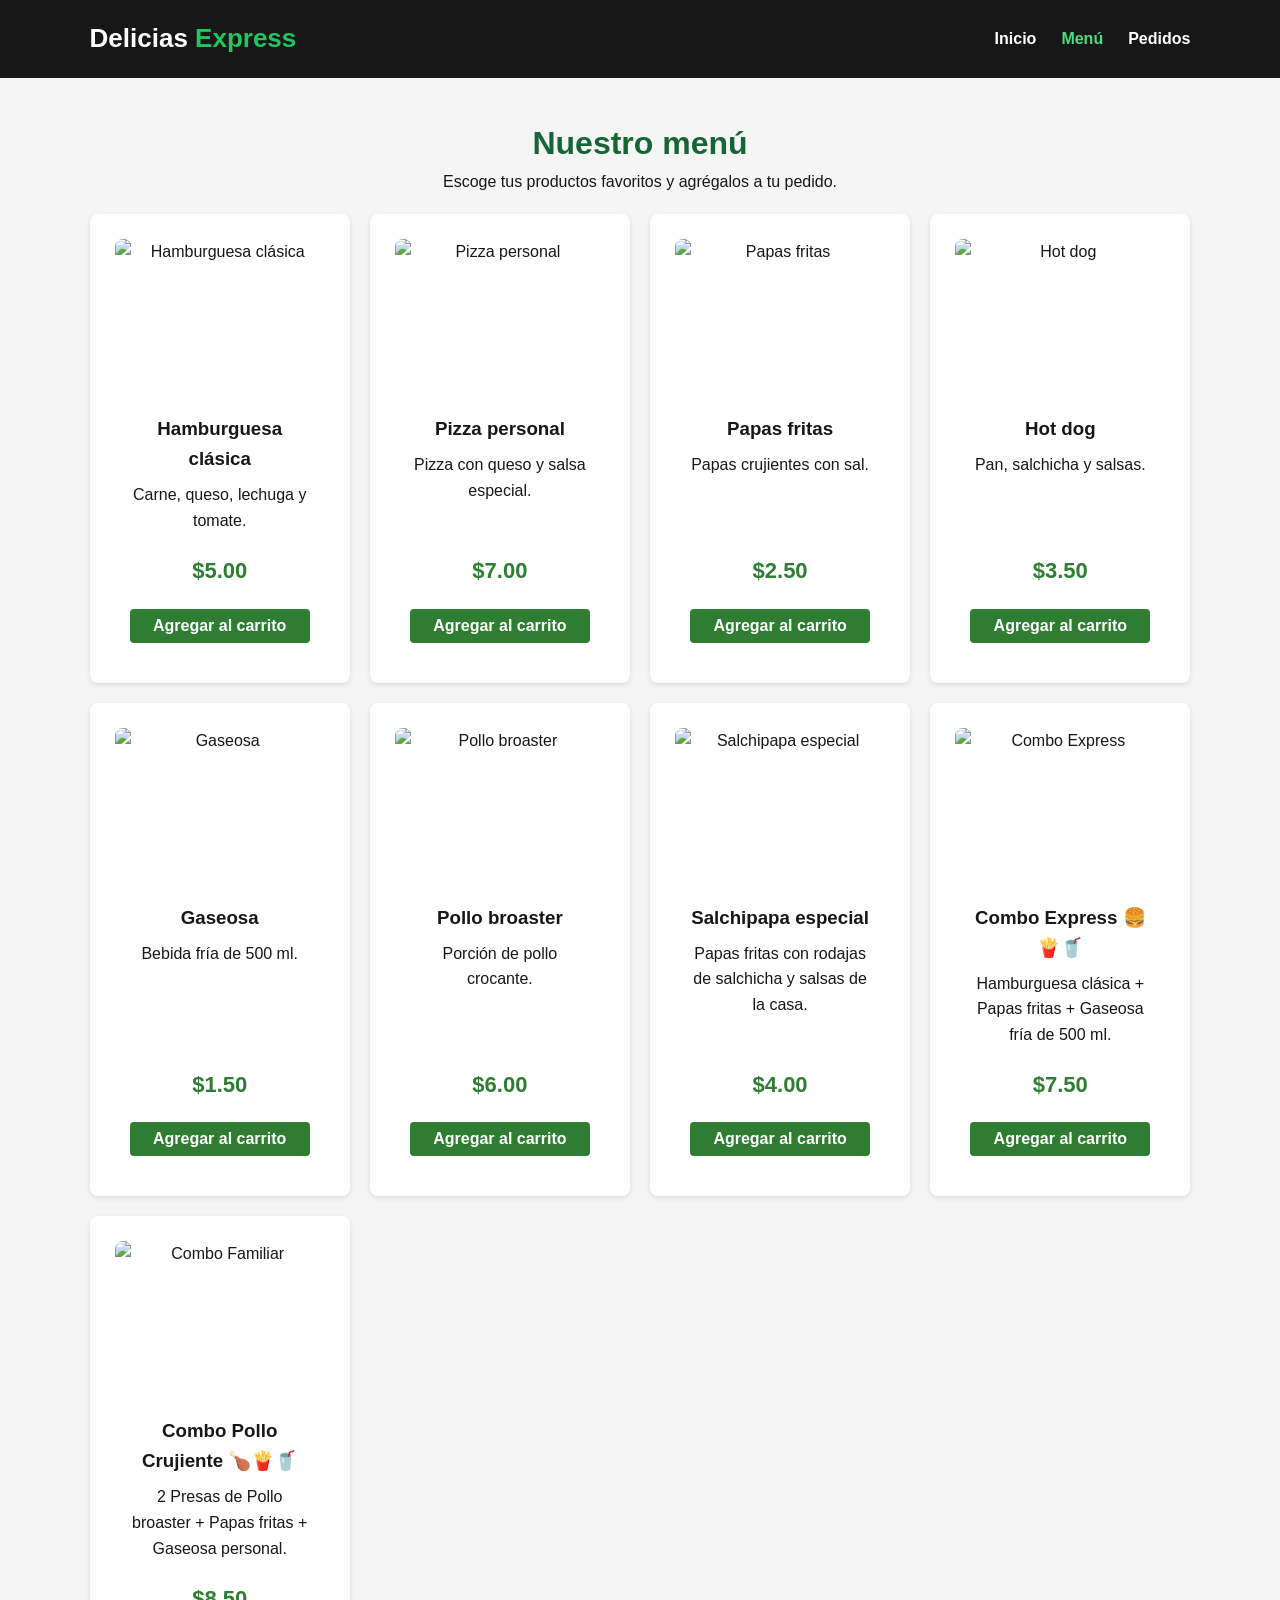
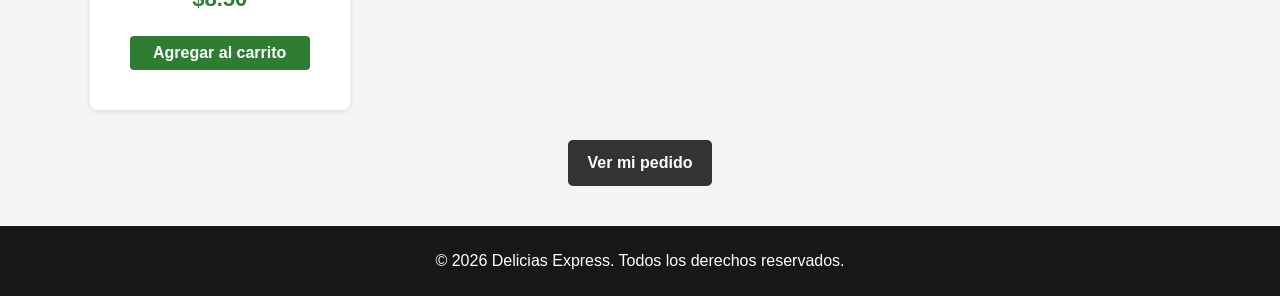
==== menu.html @ 5a60a059 "Add files via upload" ====
<!DOCTYPE html>
<html lang="es">
<head>
    <meta charset="UTF-8">
    <meta name="viewport" content="width=device-width, initial-scale=1.0">
    <meta name="description" content="Consulta el menú de Delicias Express y elige tu comida favorita.">
    <title>Delicias Express | Menú</title>
    <link rel="stylesheet" href="css/estilos.css">
    <style>
        .producto-imagen-foto {
            width: 100%;
            height: 160px;
            object-fit: cover;
            border-top-left-radius: 8px;
            border-top-right-radius: 8px;
        }
        .producto {
            background: #fff;
            border-radius: 8px;
            box-shadow: 0 2px 5px rgba(0,0,0,0.1);
            overflow: hidden;
            display: flex;
            flex-direction: column;
            justify-content: space-between;
        }
        .producto-contenido {
            padding: 15px;
            display: flex;
            flex-direction: column;
            flex-grow: 1;
            justify-content: space-between;
        }
        .productos {
            display: grid;
            grid-template-columns: repeat(auto-fit, minmax(250px, 1fr));
            gap: 20px;
            margin-top: 20px;
        }
    </style>
</head>

<body>

    <header>
        <h1>Delicias <span>Express</span></h1>

        <nav aria-label="Menú principal">
            <ul>
                <li><a href="index.html">Inicio</a></li>
                <li><a href="menu.html" aria-current="page">Menú</a></li>
                <li><a href="pedidos.html">Pedidos</a></li>
            </ul>
        </nav>
    </header>

    <main class="contenedor">
        <section class="titulo-seccion" style="text-align: center; margin: 20px 0;">
            <h2>Nuestro menú</h2>
            <p>Escoge tus productos favoritos y agrégalos a tu pedido.</p>
        </section>

        <section class="productos" aria-label="Productos disponibles">

            <!-- 1. Hamburguesa -->
            <article class="producto">
                <img src="https://images.unsplash.com/photo-1568901346375-23c9450c58cd?auto=format&fit=crop&w=500&q=80" alt="Hamburguesa clásica" class="producto-imagen-foto">
                <div class="producto-contenido">
                    <div>
                        <h3>Hamburguesa clásica</h3>
                        <p>Carne, queso, lechuga y tomate.</p>
                    </div>
                    <div>
                        <p class="precio" style="font-weight: bold; color: #2e7d32; margin: 10px 0;">$5.00</p>
                        <button class="boton agregar" data-nombre="Hamburguesa clásica" data-precio="5" style="width: 100%; padding: 8px; background: #2e7d32; color: white; border: none; border-radius: 4px; cursor: pointer;">
                            Agregar al carrito
                        </button>
                    </div>
                </div>
            </article>

            <!-- 2. Pizza -->
            <article class="producto">
                <img src="https://images.unsplash.com/photo-1513104890138-7c749659a591?auto=format&fit=crop&w=500&q=80" alt="Pizza personal" class="producto-imagen-foto">
                <div class="producto-contenido">
                    <div>
                        <h3>Pizza personal</h3>
                        <p>Pizza con queso y salsa especial.</p>
                    </div>
                    <div>
                        <p class="precio" style="font-weight: bold; color: #2e7d32; margin: 10px 0;">$7.00</p>
                        <button class="boton agregar" data-nombre="Pizza personal" data-precio="7" style="width: 100%; padding: 8px; background: #2e7d32; color: white; border: none; border-radius: 4px; cursor: pointer;">
                            Agregar al carrito
                        </button>
                    </div>
                </div>
            </article>

            <!-- 3. Papas fritas -->
            <article class="producto">
                <img src="https://images.unsplash.com/photo-1573080496219-bb080dd4f877?auto=format&fit=crop&w=500&q=80" alt="Papas fritas" class="producto-imagen-foto">
                <div class="producto-contenido">
                    <div>
                        <h3>Papas fritas</h3>
                        <p>Papas crujientes con sal.</p>
                    </div>
                    <div>
                        <p class="precio" style="font-weight: bold; color: #2e7d32; margin: 10px 0;">$2.50</p>
                        <button class="boton agregar" data-nombre="Papas fritas" data-precio="2.50" style="width: 100%; padding: 8px; background: #2e7d32; color: white; border: none; border-radius: 4px; cursor: pointer;">
                            Agregar al carrito
                        </button>
                    </div>
                </div>
            </article>

            <!-- 4. Hot dog -->
            <article class="producto">
                <img src="https://images.unsplash.com/photo-1619740455993-9e612b1af08a?auto=format&fit=crop&w=500&q=80" alt="Hot dog" class="producto-imagen-foto">
                <div class="producto-contenido">
                    <div>
                        <h3>Hot dog</h3>
                        <p>Pan, salchicha y salsas.</p>
                    </div>
                    <div>
                        <p class="precio" style="font-weight: bold; color: #2e7d32; margin: 10px 0;">$3.50</p>
                        <button class="boton agregar" data-nombre="Hot dog" data-precio="3.50" style="width: 100%; padding: 8px; background: #2e7d32; color: white; border: none; border-radius: 4px; cursor: pointer;">
                            Agregar al carrito
                        </button>
                    </div>
                </div>
            </article>

            <!-- 5. Gaseosa -->
            <article class="producto">
                <img src="https://images.unsplash.com/photo-1622483767028-3f66f32aef97?auto=format&fit=crop&w=500&q=80" alt="Gaseosa" class="producto-imagen-foto">
                <div class="producto-contenido">
                    <div>
                        <h3>Gaseosa</h3>
                        <p>Bebida fría de 500 ml.</p>
                    </div>
                    <div>
                        <p class="precio" style="font-weight: bold; color: #2e7d32; margin: 10px 0;">$1.50</p>
                        <button class="boton agregar" data-nombre="Gaseosa" data-precio="1.50" style="width: 100%; padding: 8px; background: #2e7d32; color: white; border: none; border-radius: 4px; cursor: pointer;">
                            Agregar al carrito
                        </button>
                    </div>
                </div>
            </article>

            <!-- 6. Pollo broaster -->
            <article class="producto">
                <img src="https://images.unsplash.com/photo-1626082927389-6cd097cdc6ec?auto=format&fit=crop&w=500&q=80" alt="Pollo broaster" class="producto-imagen-foto">
                <div class="producto-contenido">
                    <div>
                        <h3>Pollo broaster</h3>
                        <p>Porción de pollo crocante.</p>
                    </div>
                    <div>
                        <p class="precio" style="font-weight: bold; color: #2e7d32; margin: 10px 0;">$6.00</p>
                        <button class="boton agregar" data-nombre="Pollo broaster" data-precio="6" style="width: 100%; padding: 8px; background: #2e7d32; color: white; border: none; border-radius: 4px; cursor: pointer;">
                            Agregar al carrito
                        </button>
                    </div>
                </div>
            </article>

            <!-- 7. NUEVO: Salchipapa especial -->
            <article class="producto">
                <img src="https://images.unsplash.com/photo-1541592106381-b31e9677c0e5?auto=format&fit=crop&w=500&q=80" alt="Salchipapa especial" class="producto-imagen-foto">
                <div class="producto-contenido">
                    <div>
                        <h3>Salchipapa especial</h3>
                        <p>Papas fritas con rodajas de salchicha y salsas de la casa.</p>
                    </div>
                    <div>
                        <p class="precio" style="font-weight: bold; color: #2e7d32; margin: 10px 0;">$4.00</p>
                        <button class="boton agregar" data-nombre="Salchipapa especial" data-precio="4" style="width: 100%; padding: 8px; background: #2e7d32; color: white; border: none; border-radius: 4px; cursor: pointer;">
                            Agregar al carrito
                        </button>
                    </div>
                </div>
            </article>

            <!-- 8. Combo Express -->
            <article class="producto">
                <img src="https://images.unsplash.com/photo-1594212699903-ec8a3eca50f5?auto=format&fit=crop&w=500&q=80" alt="Combo Express" class="producto-imagen-foto">
                <div class="producto-contenido">
                    <div>
                        <h3>Combo Express 🍔🍟🥤</h3>
                        <p>Hamburguesa clásica + Papas fritas + Gaseosa fría de 500 ml.</p>
                    </div>
                    <div>
                        <p class="precio" style="font-weight: bold; color: #2e7d32; margin: 10px 0;">$7.50</p>
                        <button class="boton agregar" data-nombre="Combo Express (Hamb + Papas + Gaseosa)" data-precio="7.50" style="width: 100%; padding: 8px; background: #2e7d32; color: white; border: none; border-radius: 4px; cursor: pointer;">
                            Agregar al carrito
                        </button>
                    </div>
                </div>
            </article>

            <!-- 9. Combo Pollo Crujiente -->
            <article class="producto">
                <img src="https://images.unsplash.com/photo-1562967914-608f82629710?auto=format&fit=crop&w=500&q=80" alt="Combo Familiar" class="producto-imagen-foto">
                <div class="producto-contenido">
                    <div>
                        <h3>Combo Pollo Crujiente 🍗🍟🥤</h3>
                        <p>2 Presas de Pollo broaster + Papas fritas + Gaseosa personal.</p>
                    </div>
                    <div>
                        <p class="precio" style="font-weight: bold; color: #2e7d32; margin: 10px 0;">$8.50</p>
                        <button class="boton agregar" data-nombre="Combo Pollo Crujiente (Pollo + Papas + Gaseosa)" data-precio="8.50" style="width: 100%; padding: 8px; background: #2e7d32; color: white; border: none; border-radius: 4px; cursor: pointer;">
                            Agregar al carrito
                        </button>
                    </div>
                </div>
            </article>

        </section>

        <!-- Mensaje de confirmación -->
        <p id="mensajeCarrito" class="mensaje" role="status" aria-live="polite" style="margin-top: 25px; font-weight: bold; color: green; text-align: center;"></p>

        <div class="centrado" style="margin: 30px 0; text-align: center;">
            <a href="pedidos.html" class="boton" style="padding: 10px 20px; background: #333; color: #fff; text-decoration: none; border-radius: 5px; font-weight: bold;">Ver mi pedido</a>
        </div>
    </main>

    <footer>
        <p>&copy; 2026 Delicias Express. Todos los derechos reservados.</p>
    </footer>

    <!-- Script para guardar en localStorage -->
    <script>
        document.addEventListener("DOMContentLoaded", () => {
            const botonesAgregar = document.querySelectorAll(".boton.agregar");
            const mensajeCarrito = document.getElementById("mensajeCarrito");

            botonesAgregar.forEach(boton => {
                boton.addEventListener("click", (e) => {
                    const nombre = e.target.getAttribute("data-nombre");
                    const precio = parseFloat(e.target.getAttribute("data-precio"));

                    let carrito = JSON.parse(localStorage.getItem("carrito")) || [];
                    carrito.push({ nombre, precio });
                    localStorage.setItem("carrito", JSON.stringify(carrito));

                    if (mensajeCarrito) {
                        mensajeCarrito.textContent = `¡"${nombre}" fue agregado al carrito!`;
                        setTimeout(() => {
                            mensajeCarrito.textContent = "";
                        }, 2500);
                    }
                });
            });
        });
    </script>
</body>
</html>
---- css/estilos.css ----
/* ESTILOS GENERALES */

* {
    margin: 0;
    padding: 0;
    box-sizing: border-box;
}

body {
    font-family: Arial, Helvetica, sans-serif;
    background-color: #f5f5f5;
    color: #171717;
    line-height: 1.6;
}

header {
    background-color: #171717;
    color: white;
    padding: 18px 7%;
    display: flex;
    justify-content: space-between;
    align-items: center;
    flex-wrap: wrap;
    gap: 15px;
}

header h1 {
    font-size: 26px;
}

header h1 span {
    color: #22c55e;
}

nav ul {
    list-style: none;
    display: flex;
    gap: 25px;
}

nav a {
    color: white;
    text-decoration: none;
    font-weight: bold;
}

nav a:hover,
nav a:focus,
nav a[aria-current="page"] {
    color: #4ade80;
}

a:focus-visible,
button:focus-visible,
input:focus-visible,
textarea:focus-visible,
select:focus-visible {
    outline: 3px solid #16a34a;
    outline-offset: 3px;
}

/* PÁGINA DE INICIO */

.presentacion {
    background-color: #166534;
    color: white;
    padding: 75px 8%;
    display: flex;
    justify-content: space-between;
    align-items: center;
    gap: 35px;
    min-height: 390px;
}

.contenido {
    max-width: 600px;
}

.etiqueta {
    color: #bbf7d0;
    font-weight: bold;
    margin-bottom: 10px;
}

.contenido h2 {
    font-size: 40px;
    margin-bottom: 15px;
}

.contenido p {
    margin-bottom: 25px;
}

.imagen-comida {
    font-size: 145px;
    text-align: center;
}

.boton {
    display: inline-block;
    background-color: #16a34a;
    color: white;
    padding: 12px 22px;
    border: none;
    border-radius: 7px;
    text-decoration: none;
    font-size: 16px;
    font-weight: bold;
    cursor: pointer;
    transition: background-color 0.3s;
}

.boton:hover {
    background-color: #15803d;
}

.destacados {
    padding: 55px 7%;
    text-align: center;
}

.destacados h2 {
    margin-bottom: 30px;
}

.tarjetas {
    display: grid;
    grid-template-columns: repeat(3, 1fr);
    gap: 22px;
}

.tarjeta,
.producto {
    background-color: white;
    padding: 25px;
    border-radius: 12px;
    box-shadow: 0 3px 12px rgba(0, 0, 0, 0.08);
}

.icono {
    font-size: 55px;
    margin-bottom: 12px;
}

/* MENÚ DE PRODUCTOS */

.contenedor {
    width: 86%;
    max-width: 1150px;
    margin: 40px auto;
}

.titulo-seccion {
    text-align: center;
    margin-bottom: 35px;
}

.titulo-seccion h2 {
    font-size: 32px;
    color: #166534;
}

.productos {
    display: grid;
    grid-template-columns: repeat(3, 1fr);
    gap: 25px;
}

.producto {
    text-align: center;
}

.producto-imagen {
    font-size: 75px;
    margin-bottom: 10px;
}

.producto h3 {
    margin-bottom: 8px;
}

.producto p {
    margin-bottom: 10px;
}

.precio {
    color: #15803d;
    font-size: 22px;
    font-weight: bold;
}

.producto .boton {
    width: 100%;
    margin-top: 10px;
}

.centrado {
    text-align: center;
    margin: 30px 0;
}

.mensaje {
    text-align: center;
    color: #166534;
    font-weight: bold;
    margin: 18px 0;
}

/* CARRITO DE COMPRAS */

.carrito,
.formulario-seccion {
    background-color: white;
    padding: 28px;
    border-radius: 12px;
    margin-bottom: 30px;
    box-shadow: 0 3px 12px rgba(0, 0, 0, 0.07);
}

.carrito h3,
.formulario-seccion h2 {
    color: #166534;
    margin-bottom: 20px;
}

.item-carrito {
    display: flex;
    justify-content: space-between;
    align-items: center;
    gap: 15px;
    padding: 12px 0;
    border-bottom: 1px solid #dddddd;
}

.total {
    text-align: right;
    font-size: 23px;
    font-weight: bold;
    margin: 20px 0;
}

.boton-secundario {
    background-color: #171717;
}

.boton-secundario:hover {
    background-color: #444444;
}

.boton-eliminar {
    background-color: #dc2626;
    color: white;
    border: none;
    border-radius: 5px;
    padding: 7px 12px;
    cursor: pointer;
}

.boton-eliminar:hover {
    background-color: #991b1b;
}

/* FORMULARIO */

.campo {
    margin-bottom: 20px;
}

.campo label {
    display: block;
    font-weight: bold;
    margin-bottom: 7px;
}

.campo input,
.campo textarea,
.campo select {
    width: 100%;
    padding: 12px;
    border: 1px solid #aaaaaa;
    border-radius: 6px;
    font-size: 16px;
    font-family: inherit;
}

.campo textarea {
    min-height: 100px;
    resize: vertical;
}

/* PIE DE PÁGINA */

footer {
    background-color: #171717;
    color: white;
    text-align: center;
    padding: 22px;
    margin-top: 40px;
}

/* ADAPTACIÓN PARA CELULARES */

@media (max-width: 768px) {

    header {
        flex-direction: column;
        text-align: center;
    }

    nav ul {
        justify-content: center;
        flex-wrap: wrap;
        gap: 18px;
    }

    .presentacion {
        flex-direction: column;
        text-align: center;
        padding: 45px 6%;
    }

    .contenido h2 {
        font-size: 30px;
    }

    .imagen-comida {
        font-size: 100px;
    }

    .tarjetas,
    .productos {
        grid-template-columns: 1fr;
    }

    .contenedor {
        width: 92%;
    }

    .item-carrito {
        flex-wrap: wrap;
    }
}
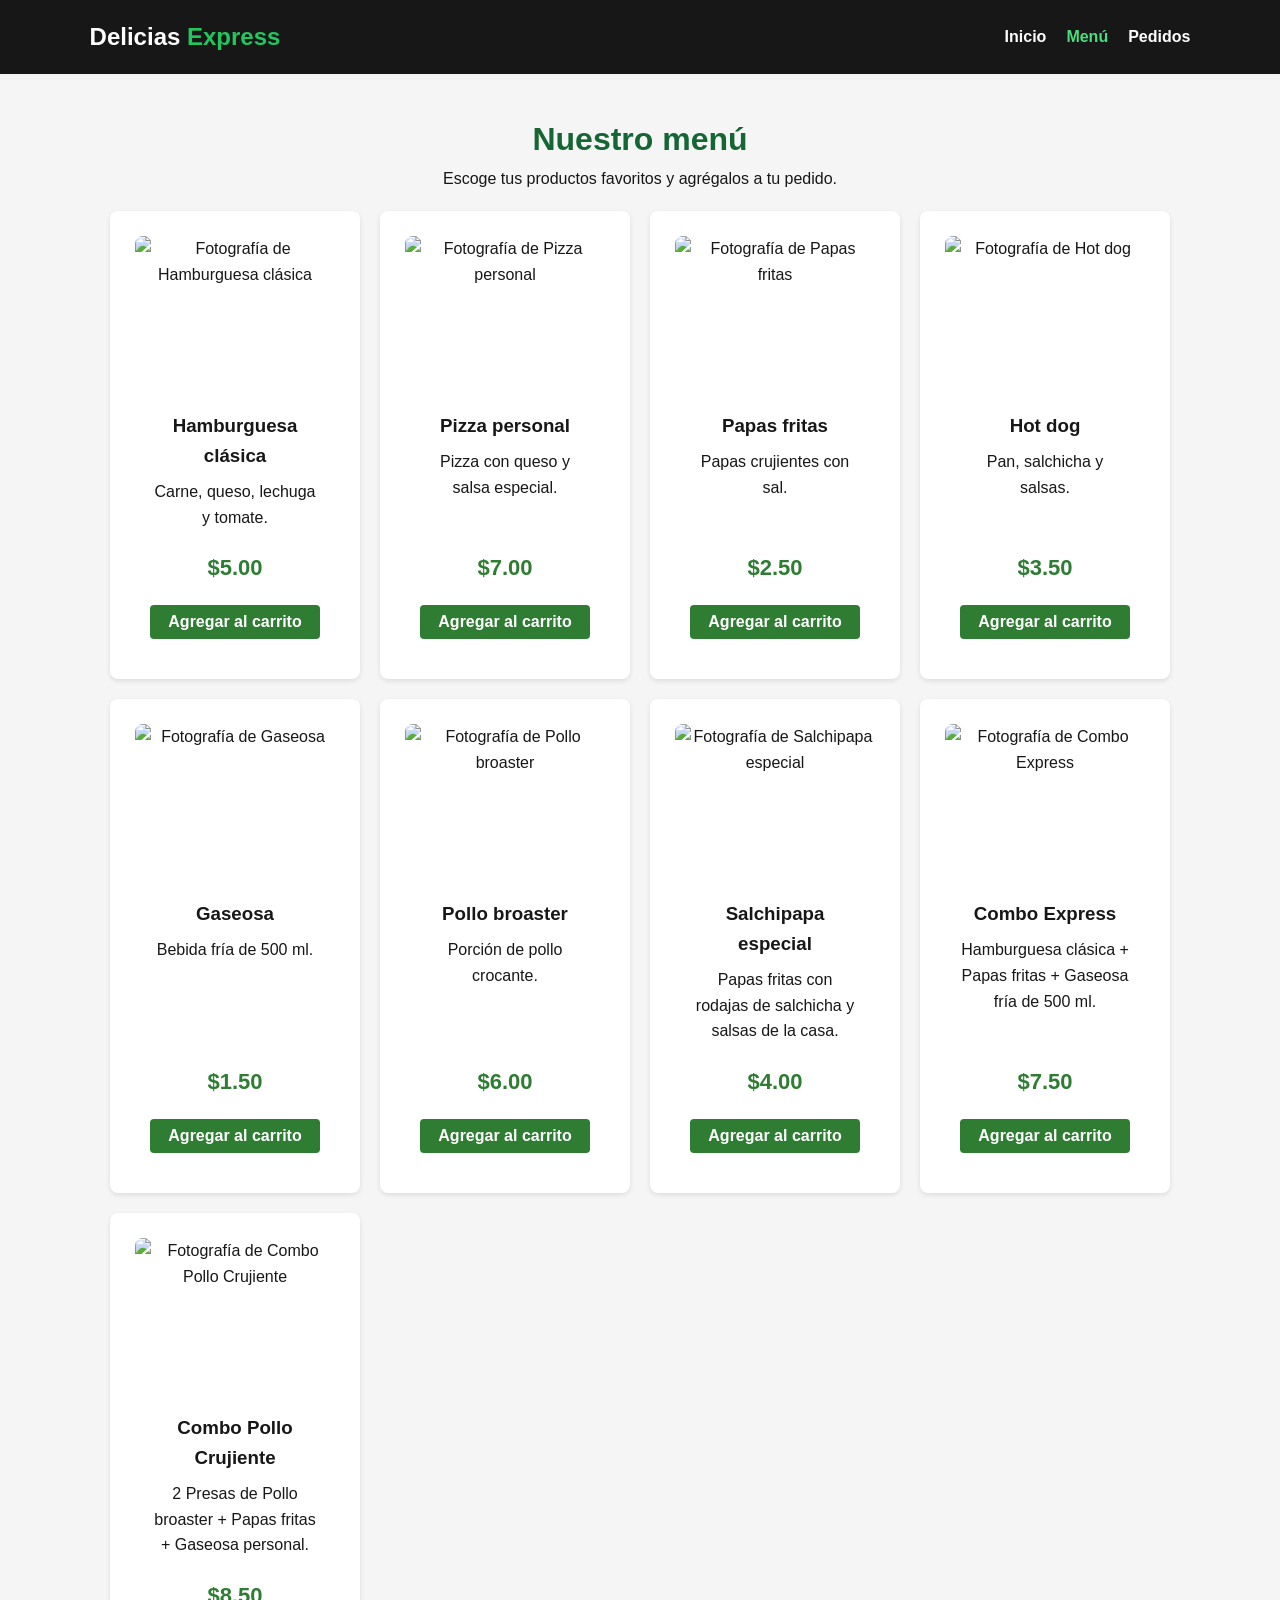
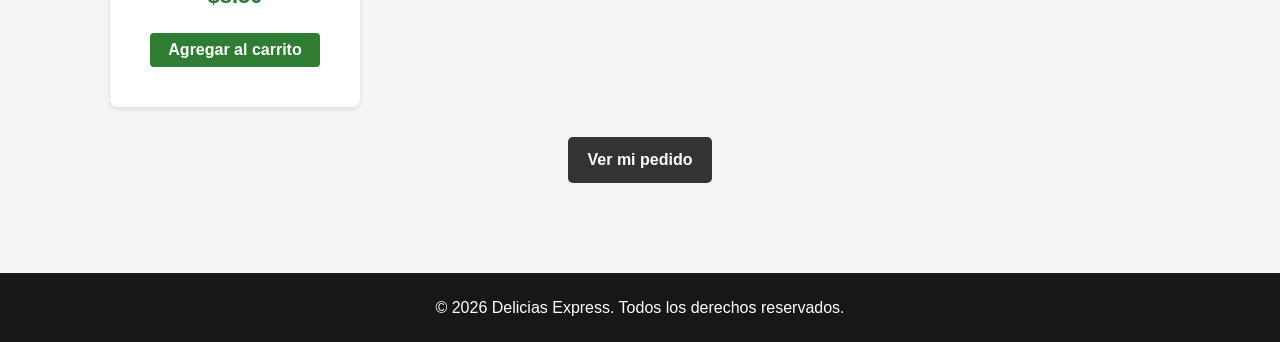
==== commit 25c133ff: "Update menu.html" ====
--- a/menu.html
+++ b/menu.html
@@ -42,10 +42,10 @@
 <body>
 
     <header>
-        <h1>Delicias <span>Express</span></h1>
+        <h1 style="font-size: 1.5rem; margin: 0;">Delicias <span>Express</span></h1>
 
         <nav aria-label="Menú principal">
-            <ul>
+            <ul style="list-style: none; display: flex; gap: 20px; margin: 0; padding: 0;">
                 <li><a href="index.html">Inicio</a></li>
                 <li><a href="menu.html" aria-current="page">Menú</a></li>
                 <li><a href="pedidos.html">Pedidos</a></li>
@@ -53,7 +53,7 @@
         </nav>
     </header>
 
-    <main class="contenedor">
+    <main class="contenedor" style="max-width: 1100px; margin: 0 auto; padding: 20px;">
         <section class="titulo-seccion" style="text-align: center; margin: 20px 0;">
             <h2>Nuestro menú</h2>
             <p>Escoge tus productos favoritos y agrégalos a tu pedido.</p>
@@ -63,7 +63,7 @@
 
             <!-- 1. Hamburguesa -->
             <article class="producto">
-                <img src="https://images.unsplash.com/photo-1568901346375-23c9450c58cd?auto=format&fit=crop&w=500&q=80" alt="Hamburguesa clásica" class="producto-imagen-foto">
+                <img src="https://images.unsplash.com/photo-1568901346375-23c9450c58cd?auto=format&fit=crop&w=500&q=80" alt="Fotografía de Hamburguesa clásica" class="producto-imagen-foto">
                 <div class="producto-contenido">
                     <div>
                         <h3>Hamburguesa clásica</h3>
@@ -80,7 +80,7 @@
 
             <!-- 2. Pizza -->
             <article class="producto">
-                <img src="https://images.unsplash.com/photo-1513104890138-7c749659a591?auto=format&fit=crop&w=500&q=80" alt="Pizza personal" class="producto-imagen-foto">
+                <img src="https://images.unsplash.com/photo-1513104890138-7c749659a591?auto=format&fit=crop&w=500&q=80" alt="Fotografía de Pizza personal" class="producto-imagen-foto">
                 <div class="producto-contenido">
                     <div>
                         <h3>Pizza personal</h3>
@@ -97,7 +97,7 @@
 
             <!-- 3. Papas fritas -->
             <article class="producto">
-                <img src="https://images.unsplash.com/photo-1573080496219-bb080dd4f877?auto=format&fit=crop&w=500&q=80" alt="Papas fritas" class="producto-imagen-foto">
+                <img src="https://images.unsplash.com/photo-1573080496219-bb080dd4f877?auto=format&fit=crop&w=500&q=80" alt="Fotografía de Papas fritas" class="producto-imagen-foto">
                 <div class="producto-contenido">
                     <div>
                         <h3>Papas fritas</h3>
@@ -114,7 +114,7 @@
 
             <!-- 4. Hot dog -->
             <article class="producto">
-                <img src="https://images.unsplash.com/photo-1619740455993-9e612b1af08a?auto=format&fit=crop&w=500&q=80" alt="Hot dog" class="producto-imagen-foto">
+                <img src="https://images.unsplash.com/photo-1619740455993-9e612b1af08a?auto=format&fit=crop&w=500&q=80" alt="Fotografía de Hot dog" class="producto-imagen-foto">
                 <div class="producto-contenido">
                     <div>
                         <h3>Hot dog</h3>
@@ -131,7 +131,7 @@
 
             <!-- 5. Gaseosa -->
             <article class="producto">
-                <img src="https://images.unsplash.com/photo-1622483767028-3f66f32aef97?auto=format&fit=crop&w=500&q=80" alt="Gaseosa" class="producto-imagen-foto">
+                <img src="https://images.unsplash.com/photo-1622483767028-3f66f32aef97?auto=format&fit=crop&w=500&q=80" alt="Fotografía de Gaseosa" class="producto-imagen-foto">
                 <div class="producto-contenido">
                     <div>
                         <h3>Gaseosa</h3>
@@ -148,7 +148,7 @@
 
             <!-- 6. Pollo broaster -->
             <article class="producto">
-                <img src="https://images.unsplash.com/photo-1626082927389-6cd097cdc6ec?auto=format&fit=crop&w=500&q=80" alt="Pollo broaster" class="producto-imagen-foto">
+                <img src="https://images.unsplash.com/photo-1626082927389-6cd097cdc6ec?auto=format&fit=crop&w=500&q=80" alt="Fotografía de Pollo broaster" class="producto-imagen-foto">
                 <div class="producto-contenido">
                     <div>
                         <h3>Pollo broaster</h3>
@@ -163,9 +163,9 @@
                 </div>
             </article>
 
-            <!-- 7. NUEVO: Salchipapa especial -->
-            <article class="producto">
-                <img src="https://images.unsplash.com/photo-1541592106381-b31e9677c0e5?auto=format&fit=crop&w=500&q=80" alt="Salchipapa especial" class="producto-imagen-foto">
+            <!-- 7. Salchipapa especial -->
+            <article class="producto">
+                <img src="https://images.unsplash.com/photo-1541592106381-b31e9677c0e5?auto=format&fit=crop&w=500&q=80" alt="Fotografía de Salchipapa especial" class="producto-imagen-foto">
                 <div class="producto-contenido">
                     <div>
                         <h3>Salchipapa especial</h3>
@@ -182,10 +182,10 @@
 
             <!-- 8. Combo Express -->
             <article class="producto">
-                <img src="https://images.unsplash.com/photo-1594212699903-ec8a3eca50f5?auto=format&fit=crop&w=500&q=80" alt="Combo Express" class="producto-imagen-foto">
-                <div class="producto-contenido">
-                    <div>
-                        <h3>Combo Express 🍔🍟🥤</h3>
+                <img src="https://images.unsplash.com/photo-1594212699903-ec8a3eca50f5?auto=format&fit=crop&w=500&q=80" alt="Fotografía de Combo Express" class="producto-imagen-foto">
+                <div class="producto-contenido">
+                    <div>
+                        <h3>Combo Express</h3>
                         <p>Hamburguesa clásica + Papas fritas + Gaseosa fría de 500 ml.</p>
                     </div>
                     <div>
@@ -199,10 +199,10 @@
 
             <!-- 9. Combo Pollo Crujiente -->
             <article class="producto">
-                <img src="https://images.unsplash.com/photo-1562967914-608f82629710?auto=format&fit=crop&w=500&q=80" alt="Combo Familiar" class="producto-imagen-foto">
-                <div class="producto-contenido">
-                    <div>
-                        <h3>Combo Pollo Crujiente 🍗🍟🥤</h3>
+                <img src="https://images.unsplash.com/photo-1562967914-608f82629710?auto=format&fit=crop&w=500&q=80" alt="Fotografía de Combo Pollo Crujiente" class="producto-imagen-foto">
+                <div class="producto-contenido">
+                    <div>
+                        <h3>Combo Pollo Crujiente</h3>
                         <p>2 Presas de Pollo broaster + Papas fritas + Gaseosa personal.</p>
                     </div>
                     <div>
@@ -254,4 +254,4 @@
         });
     </script>
 </body>
-</html>+</html>
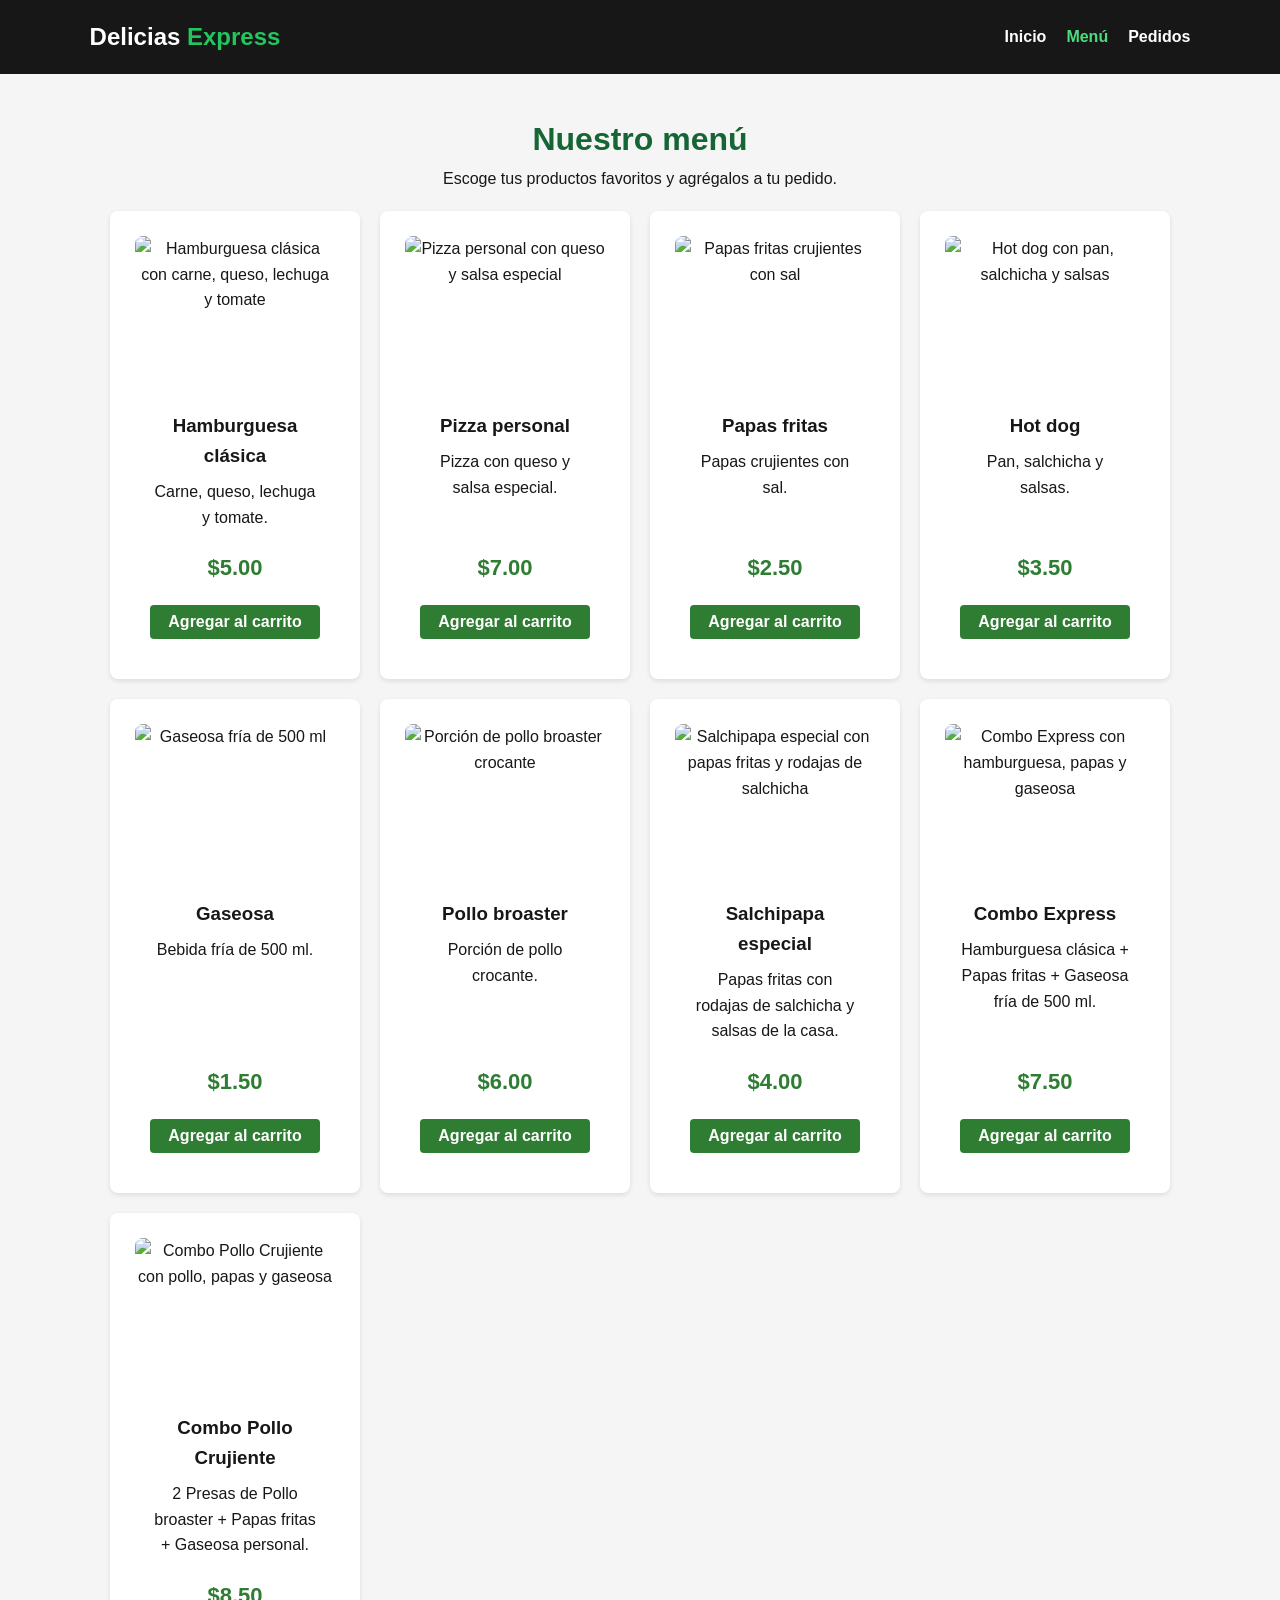
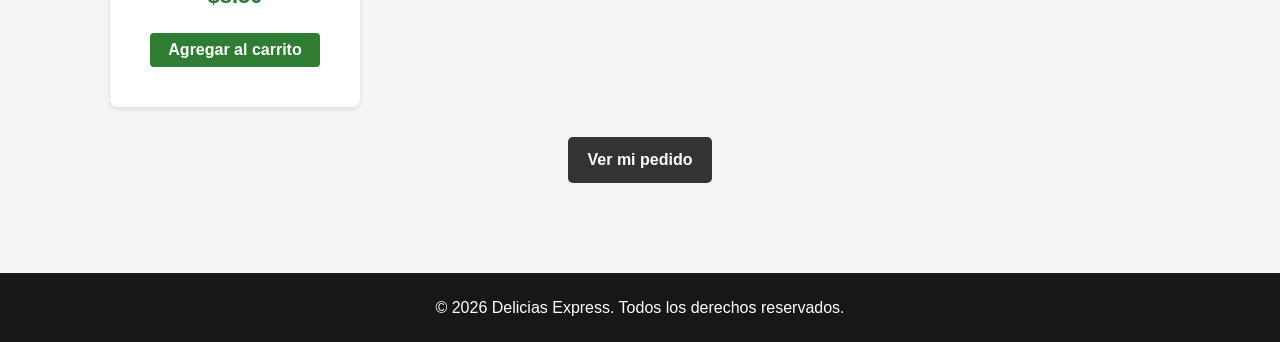
==== commit e4169b99: "Update menu.html" ====
--- a/menu.html
+++ b/menu.html
@@ -63,7 +63,7 @@
 
             <!-- 1. Hamburguesa -->
             <article class="producto">
-                <img src="https://images.unsplash.com/photo-1568901346375-23c9450c58cd?auto=format&fit=crop&w=500&q=80" alt="Fotografía de Hamburguesa clásica" class="producto-imagen-foto">
+                <img src="https://images.unsplash.com/photo-1568901346375-23c9450c58cd?auto=format&fit=crop&w=500&q=80" alt="Hamburguesa clásica con carne, queso, lechuga y tomate" class="producto-imagen-foto">
                 <div class="producto-contenido">
                     <div>
                         <h3>Hamburguesa clásica</h3>
@@ -71,7 +71,7 @@
                     </div>
                     <div>
                         <p class="precio" style="font-weight: bold; color: #2e7d32; margin: 10px 0;">$5.00</p>
-                        <button class="boton agregar" data-nombre="Hamburguesa clásica" data-precio="5" style="width: 100%; padding: 8px; background: #2e7d32; color: white; border: none; border-radius: 4px; cursor: pointer;">
+                        <button type="button" class="boton agregar" data-nombre="Hamburguesa clásica" data-precio="5" style="width: 100%; padding: 8px; background: #2e7d32; color: white; border: none; border-radius: 4px; cursor: pointer;">
                             Agregar al carrito
                         </button>
                     </div>
@@ -80,7 +80,7 @@
 
             <!-- 2. Pizza -->
             <article class="producto">
-                <img src="https://images.unsplash.com/photo-1513104890138-7c749659a591?auto=format&fit=crop&w=500&q=80" alt="Fotografía de Pizza personal" class="producto-imagen-foto">
+                <img src="https://images.unsplash.com/photo-1513104890138-7c749659a591?auto=format&fit=crop&w=500&q=80" alt="Pizza personal con queso y salsa especial" class="producto-imagen-foto">
                 <div class="producto-contenido">
                     <div>
                         <h3>Pizza personal</h3>
@@ -88,7 +88,7 @@
                     </div>
                     <div>
                         <p class="precio" style="font-weight: bold; color: #2e7d32; margin: 10px 0;">$7.00</p>
-                        <button class="boton agregar" data-nombre="Pizza personal" data-precio="7" style="width: 100%; padding: 8px; background: #2e7d32; color: white; border: none; border-radius: 4px; cursor: pointer;">
+                        <button type="button" class="boton agregar" data-nombre="Pizza personal" data-precio="7" style="width: 100%; padding: 8px; background: #2e7d32; color: white; border: none; border-radius: 4px; cursor: pointer;">
                             Agregar al carrito
                         </button>
                     </div>
@@ -97,7 +97,7 @@
 
             <!-- 3. Papas fritas -->
             <article class="producto">
-                <img src="https://images.unsplash.com/photo-1573080496219-bb080dd4f877?auto=format&fit=crop&w=500&q=80" alt="Fotografía de Papas fritas" class="producto-imagen-foto">
+                <img src="https://images.unsplash.com/photo-1573080496219-bb080dd4f877?auto=format&fit=crop&w=500&q=80" alt="Papas fritas crujientes con sal" class="producto-imagen-foto">
                 <div class="producto-contenido">
                     <div>
                         <h3>Papas fritas</h3>
@@ -105,7 +105,7 @@
                     </div>
                     <div>
                         <p class="precio" style="font-weight: bold; color: #2e7d32; margin: 10px 0;">$2.50</p>
-                        <button class="boton agregar" data-nombre="Papas fritas" data-precio="2.50" style="width: 100%; padding: 8px; background: #2e7d32; color: white; border: none; border-radius: 4px; cursor: pointer;">
+                        <button type="button" class="boton agregar" data-nombre="Papas fritas" data-precio="2.50" style="width: 100%; padding: 8px; background: #2e7d32; color: white; border: none; border-radius: 4px; cursor: pointer;">
                             Agregar al carrito
                         </button>
                     </div>
@@ -114,7 +114,7 @@
 
             <!-- 4. Hot dog -->
             <article class="producto">
-                <img src="https://images.unsplash.com/photo-1619740455993-9e612b1af08a?auto=format&fit=crop&w=500&q=80" alt="Fotografía de Hot dog" class="producto-imagen-foto">
+                <img src="https://images.unsplash.com/photo-1619740455993-9e612b1af08a?auto=format&fit=crop&w=500&q=80" alt="Hot dog con pan, salchicha y salsas" class="producto-imagen-foto">
                 <div class="producto-contenido">
                     <div>
                         <h3>Hot dog</h3>
@@ -122,7 +122,7 @@
                     </div>
                     <div>
                         <p class="precio" style="font-weight: bold; color: #2e7d32; margin: 10px 0;">$3.50</p>
-                        <button class="boton agregar" data-nombre="Hot dog" data-precio="3.50" style="width: 100%; padding: 8px; background: #2e7d32; color: white; border: none; border-radius: 4px; cursor: pointer;">
+                        <button type="button" class="boton agregar" data-nombre="Hot dog" data-precio="3.50" style="width: 100%; padding: 8px; background: #2e7d32; color: white; border: none; border-radius: 4px; cursor: pointer;">
                             Agregar al carrito
                         </button>
                     </div>
@@ -131,7 +131,7 @@
 
             <!-- 5. Gaseosa -->
             <article class="producto">
-                <img src="https://images.unsplash.com/photo-1622483767028-3f66f32aef97?auto=format&fit=crop&w=500&q=80" alt="Fotografía de Gaseosa" class="producto-imagen-foto">
+                <img src="https://images.unsplash.com/photo-1622483767028-3f66f32aef97?auto=format&fit=crop&w=500&q=80" alt="Gaseosa fría de 500 ml" class="producto-imagen-foto">
                 <div class="producto-contenido">
                     <div>
                         <h3>Gaseosa</h3>
@@ -139,7 +139,7 @@
                     </div>
                     <div>
                         <p class="precio" style="font-weight: bold; color: #2e7d32; margin: 10px 0;">$1.50</p>
-                        <button class="boton agregar" data-nombre="Gaseosa" data-precio="1.50" style="width: 100%; padding: 8px; background: #2e7d32; color: white; border: none; border-radius: 4px; cursor: pointer;">
+                        <button type="button" class="boton agregar" data-nombre="Gaseosa" data-precio="1.50" style="width: 100%; padding: 8px; background: #2e7d32; color: white; border: none; border-radius: 4px; cursor: pointer;">
                             Agregar al carrito
                         </button>
                     </div>
@@ -148,7 +148,7 @@
 
             <!-- 6. Pollo broaster -->
             <article class="producto">
-                <img src="https://images.unsplash.com/photo-1626082927389-6cd097cdc6ec?auto=format&fit=crop&w=500&q=80" alt="Fotografía de Pollo broaster" class="producto-imagen-foto">
+                <img src="https://images.unsplash.com/photo-1626082927389-6cd097cdc6ec?auto=format&fit=crop&w=500&q=80" alt="Porción de pollo broaster crocante" class="producto-imagen-foto">
                 <div class="producto-contenido">
                     <div>
                         <h3>Pollo broaster</h3>
@@ -156,7 +156,7 @@
                     </div>
                     <div>
                         <p class="precio" style="font-weight: bold; color: #2e7d32; margin: 10px 0;">$6.00</p>
-                        <button class="boton agregar" data-nombre="Pollo broaster" data-precio="6" style="width: 100%; padding: 8px; background: #2e7d32; color: white; border: none; border-radius: 4px; cursor: pointer;">
+                        <button type="button" class="boton agregar" data-nombre="Pollo broaster" data-precio="6" style="width: 100%; padding: 8px; background: #2e7d32; color: white; border: none; border-radius: 4px; cursor: pointer;">
                             Agregar al carrito
                         </button>
                     </div>
@@ -165,7 +165,7 @@
 
             <!-- 7. Salchipapa especial -->
             <article class="producto">
-                <img src="https://images.unsplash.com/photo-1541592106381-b31e9677c0e5?auto=format&fit=crop&w=500&q=80" alt="Fotografía de Salchipapa especial" class="producto-imagen-foto">
+                <img src="https://images.unsplash.com/photo-1541592106381-b31e9677c0e5?auto=format&fit=crop&w=500&q=80" alt="Salchipapa especial con papas fritas y rodajas de salchicha" class="producto-imagen-foto">
                 <div class="producto-contenido">
                     <div>
                         <h3>Salchipapa especial</h3>
@@ -173,7 +173,7 @@
                     </div>
                     <div>
                         <p class="precio" style="font-weight: bold; color: #2e7d32; margin: 10px 0;">$4.00</p>
-                        <button class="boton agregar" data-nombre="Salchipapa especial" data-precio="4" style="width: 100%; padding: 8px; background: #2e7d32; color: white; border: none; border-radius: 4px; cursor: pointer;">
+                        <button type="button" class="boton agregar" data-nombre="Salchipapa especial" data-precio="4" style="width: 100%; padding: 8px; background: #2e7d32; color: white; border: none; border-radius: 4px; cursor: pointer;">
                             Agregar al carrito
                         </button>
                     </div>
@@ -182,7 +182,7 @@
 
             <!-- 8. Combo Express -->
             <article class="producto">
-                <img src="https://images.unsplash.com/photo-1594212699903-ec8a3eca50f5?auto=format&fit=crop&w=500&q=80" alt="Fotografía de Combo Express" class="producto-imagen-foto">
+                <img src="https://images.unsplash.com/photo-1594212699903-ec8a3eca50f5?auto=format&fit=crop&w=500&q=80" alt="Combo Express con hamburguesa, papas y gaseosa" class="producto-imagen-foto">
                 <div class="producto-contenido">
                     <div>
                         <h3>Combo Express</h3>
@@ -190,7 +190,7 @@
                     </div>
                     <div>
                         <p class="precio" style="font-weight: bold; color: #2e7d32; margin: 10px 0;">$7.50</p>
-                        <button class="boton agregar" data-nombre="Combo Express (Hamb + Papas + Gaseosa)" data-precio="7.50" style="width: 100%; padding: 8px; background: #2e7d32; color: white; border: none; border-radius: 4px; cursor: pointer;">
+                        <button type="button" class="boton agregar" data-nombre="Combo Express (Hamb + Papas + Gaseosa)" data-precio="7.50" style="width: 100%; padding: 8px; background: #2e7d32; color: white; border: none; border-radius: 4px; cursor: pointer;">
                             Agregar al carrito
                         </button>
                     </div>
@@ -199,7 +199,7 @@
 
             <!-- 9. Combo Pollo Crujiente -->
             <article class="producto">
-                <img src="https://images.unsplash.com/photo-1562967914-608f82629710?auto=format&fit=crop&w=500&q=80" alt="Fotografía de Combo Pollo Crujiente" class="producto-imagen-foto">
+                <img src="https://images.unsplash.com/photo-1562967914-608f82629710?auto=format&fit=crop&w=500&q=80" alt="Combo Pollo Crujiente con pollo, papas y gaseosa" class="producto-imagen-foto">
                 <div class="producto-contenido">
                     <div>
                         <h3>Combo Pollo Crujiente</h3>
@@ -207,7 +207,7 @@
                     </div>
                     <div>
                         <p class="precio" style="font-weight: bold; color: #2e7d32; margin: 10px 0;">$8.50</p>
-                        <button class="boton agregar" data-nombre="Combo Pollo Crujiente (Pollo + Papas + Gaseosa)" data-precio="8.50" style="width: 100%; padding: 8px; background: #2e7d32; color: white; border: none; border-radius: 4px; cursor: pointer;">
+                        <button type="button" class="boton agregar" data-nombre="Combo Pollo Crujiente (Pollo + Papas + Gaseosa)" data-precio="8.50" style="width: 100%; padding: 8px; background: #2e7d32; color: white; border: none; border-radius: 4px; cursor: pointer;">
                             Agregar al carrito
                         </button>
                     </div>
@@ -220,7 +220,7 @@
         <p id="mensajeCarrito" class="mensaje" role="status" aria-live="polite" style="margin-top: 25px; font-weight: bold; color: green; text-align: center;"></p>
 
         <div class="centrado" style="margin: 30px 0; text-align: center;">
-            <a href="pedidos.html" class="boton" style="padding: 10px 20px; background: #333; color: #fff; text-decoration: none; border-radius: 5px; font-weight: bold;">Ver mi pedido</a>
+            <a href="pedidos.html" class="boton" role="button" style="padding: 10px 20px; background: #333; color: #fff; text-decoration: none; border-radius: 5px; font-weight: bold; display: inline-block;">Ver mi pedido</a>
         </div>
     </main>
 
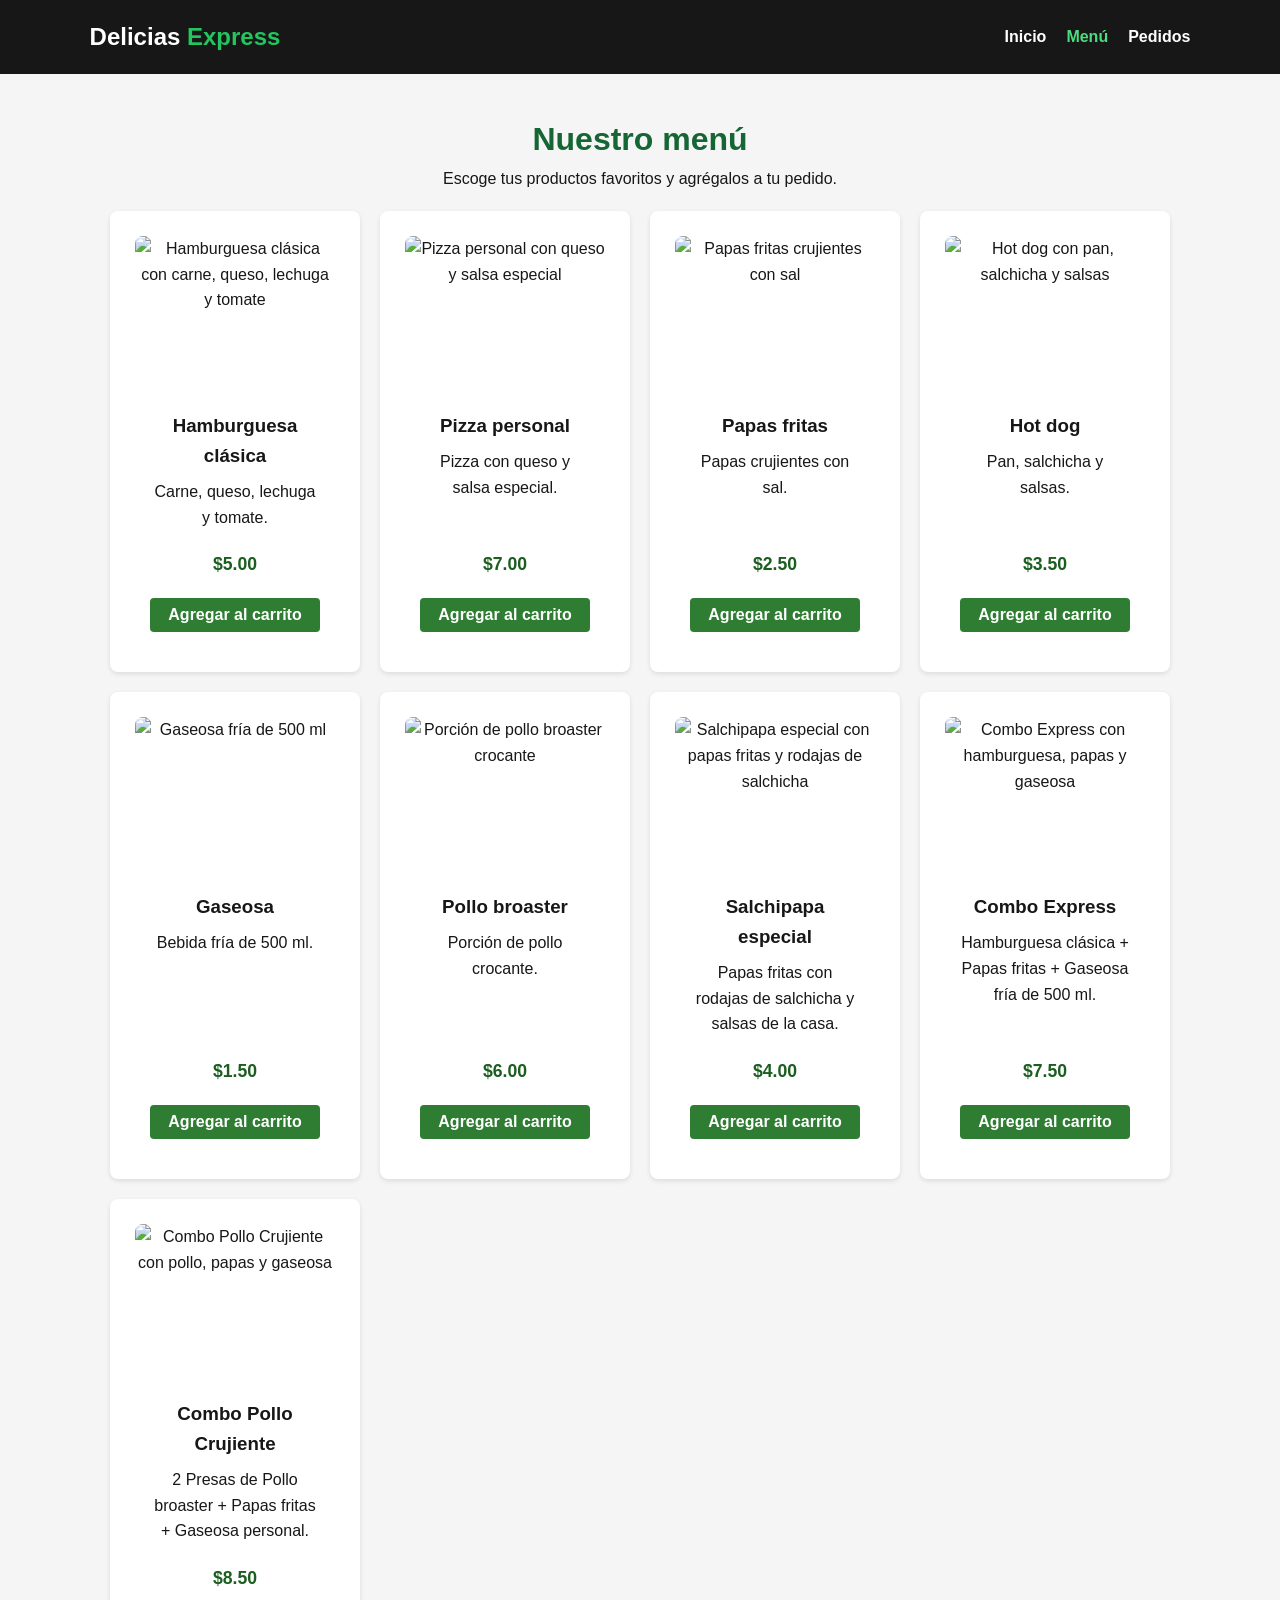
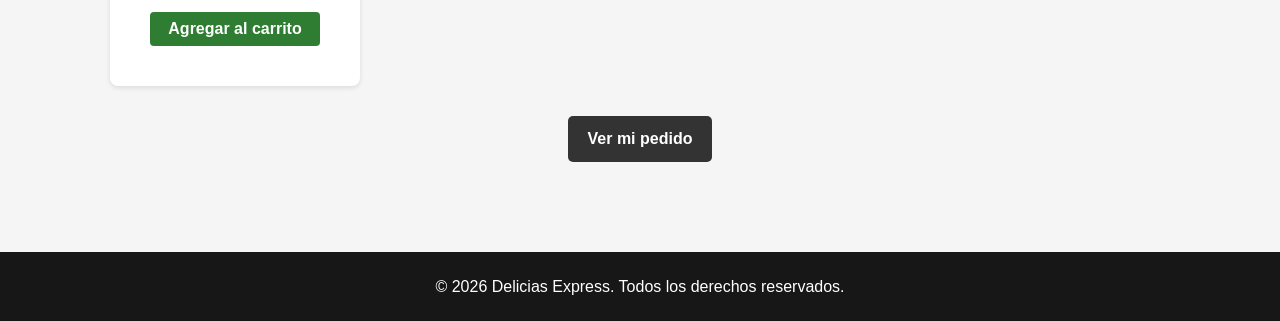
==== commit 1575a7b2: "Update menu.html" ====
--- a/menu.html
+++ b/menu.html
@@ -36,6 +36,12 @@
             gap: 20px;
             margin-top: 20px;
         }
+        .precio {
+            font-weight: bold;
+            color: #1b5e20;
+            font-size: 1.1rem;
+            margin: 10px 0;
+        }
     </style>
 </head>
 
@@ -70,7 +76,7 @@
                         <p>Carne, queso, lechuga y tomate.</p>
                     </div>
                     <div>
-                        <p class="precio" style="font-weight: bold; color: #2e7d32; margin: 10px 0;">$5.00</p>
+                        <p class="precio">$5.00</p>
                         <button type="button" class="boton agregar" data-nombre="Hamburguesa clásica" data-precio="5" style="width: 100%; padding: 8px; background: #2e7d32; color: white; border: none; border-radius: 4px; cursor: pointer;">
                             Agregar al carrito
                         </button>
@@ -87,7 +93,7 @@
                         <p>Pizza con queso y salsa especial.</p>
                     </div>
                     <div>
-                        <p class="precio" style="font-weight: bold; color: #2e7d32; margin: 10px 0;">$7.00</p>
+                        <p class="precio">$7.00</p>
                         <button type="button" class="boton agregar" data-nombre="Pizza personal" data-precio="7" style="width: 100%; padding: 8px; background: #2e7d32; color: white; border: none; border-radius: 4px; cursor: pointer;">
                             Agregar al carrito
                         </button>
@@ -104,7 +110,7 @@
                         <p>Papas crujientes con sal.</p>
                     </div>
                     <div>
-                        <p class="precio" style="font-weight: bold; color: #2e7d32; margin: 10px 0;">$2.50</p>
+                        <p class="precio">$2.50</p>
                         <button type="button" class="boton agregar" data-nombre="Papas fritas" data-precio="2.50" style="width: 100%; padding: 8px; background: #2e7d32; color: white; border: none; border-radius: 4px; cursor: pointer;">
                             Agregar al carrito
                         </button>
@@ -121,7 +127,7 @@
                         <p>Pan, salchicha y salsas.</p>
                     </div>
                     <div>
-                        <p class="precio" style="font-weight: bold; color: #2e7d32; margin: 10px 0;">$3.50</p>
+                        <p class="precio">$3.50</p>
                         <button type="button" class="boton agregar" data-nombre="Hot dog" data-precio="3.50" style="width: 100%; padding: 8px; background: #2e7d32; color: white; border: none; border-radius: 4px; cursor: pointer;">
                             Agregar al carrito
                         </button>
@@ -138,7 +144,7 @@
                         <p>Bebida fría de 500 ml.</p>
                     </div>
                     <div>
-                        <p class="precio" style="font-weight: bold; color: #2e7d32; margin: 10px 0;">$1.50</p>
+                        <p class="precio">$1.50</p>
                         <button type="button" class="boton agregar" data-nombre="Gaseosa" data-precio="1.50" style="width: 100%; padding: 8px; background: #2e7d32; color: white; border: none; border-radius: 4px; cursor: pointer;">
                             Agregar al carrito
                         </button>
@@ -155,7 +161,7 @@
                         <p>Porción de pollo crocante.</p>
                     </div>
                     <div>
-                        <p class="precio" style="font-weight: bold; color: #2e7d32; margin: 10px 0;">$6.00</p>
+                        <p class="precio">$6.00</p>
                         <button type="button" class="boton agregar" data-nombre="Pollo broaster" data-precio="6" style="width: 100%; padding: 8px; background: #2e7d32; color: white; border: none; border-radius: 4px; cursor: pointer;">
                             Agregar al carrito
                         </button>
@@ -172,7 +178,7 @@
                         <p>Papas fritas con rodajas de salchicha y salsas de la casa.</p>
                     </div>
                     <div>
-                        <p class="precio" style="font-weight: bold; color: #2e7d32; margin: 10px 0;">$4.00</p>
+                        <p class="precio">$4.00</p>
                         <button type="button" class="boton agregar" data-nombre="Salchipapa especial" data-precio="4" style="width: 100%; padding: 8px; background: #2e7d32; color: white; border: none; border-radius: 4px; cursor: pointer;">
                             Agregar al carrito
                         </button>
@@ -189,7 +195,7 @@
                         <p>Hamburguesa clásica + Papas fritas + Gaseosa fría de 500 ml.</p>
                     </div>
                     <div>
-                        <p class="precio" style="font-weight: bold; color: #2e7d32; margin: 10px 0;">$7.50</p>
+                        <p class="precio">$7.50</p>
                         <button type="button" class="boton agregar" data-nombre="Combo Express (Hamb + Papas + Gaseosa)" data-precio="7.50" style="width: 100%; padding: 8px; background: #2e7d32; color: white; border: none; border-radius: 4px; cursor: pointer;">
                             Agregar al carrito
                         </button>
@@ -206,7 +212,7 @@
                         <p>2 Presas de Pollo broaster + Papas fritas + Gaseosa personal.</p>
                     </div>
                     <div>
-                        <p class="precio" style="font-weight: bold; color: #2e7d32; margin: 10px 0;">$8.50</p>
+                        <p class="precio">$8.50</p>
                         <button type="button" class="boton agregar" data-nombre="Combo Pollo Crujiente (Pollo + Papas + Gaseosa)" data-precio="8.50" style="width: 100%; padding: 8px; background: #2e7d32; color: white; border: none; border-radius: 4px; cursor: pointer;">
                             Agregar al carrito
                         </button>
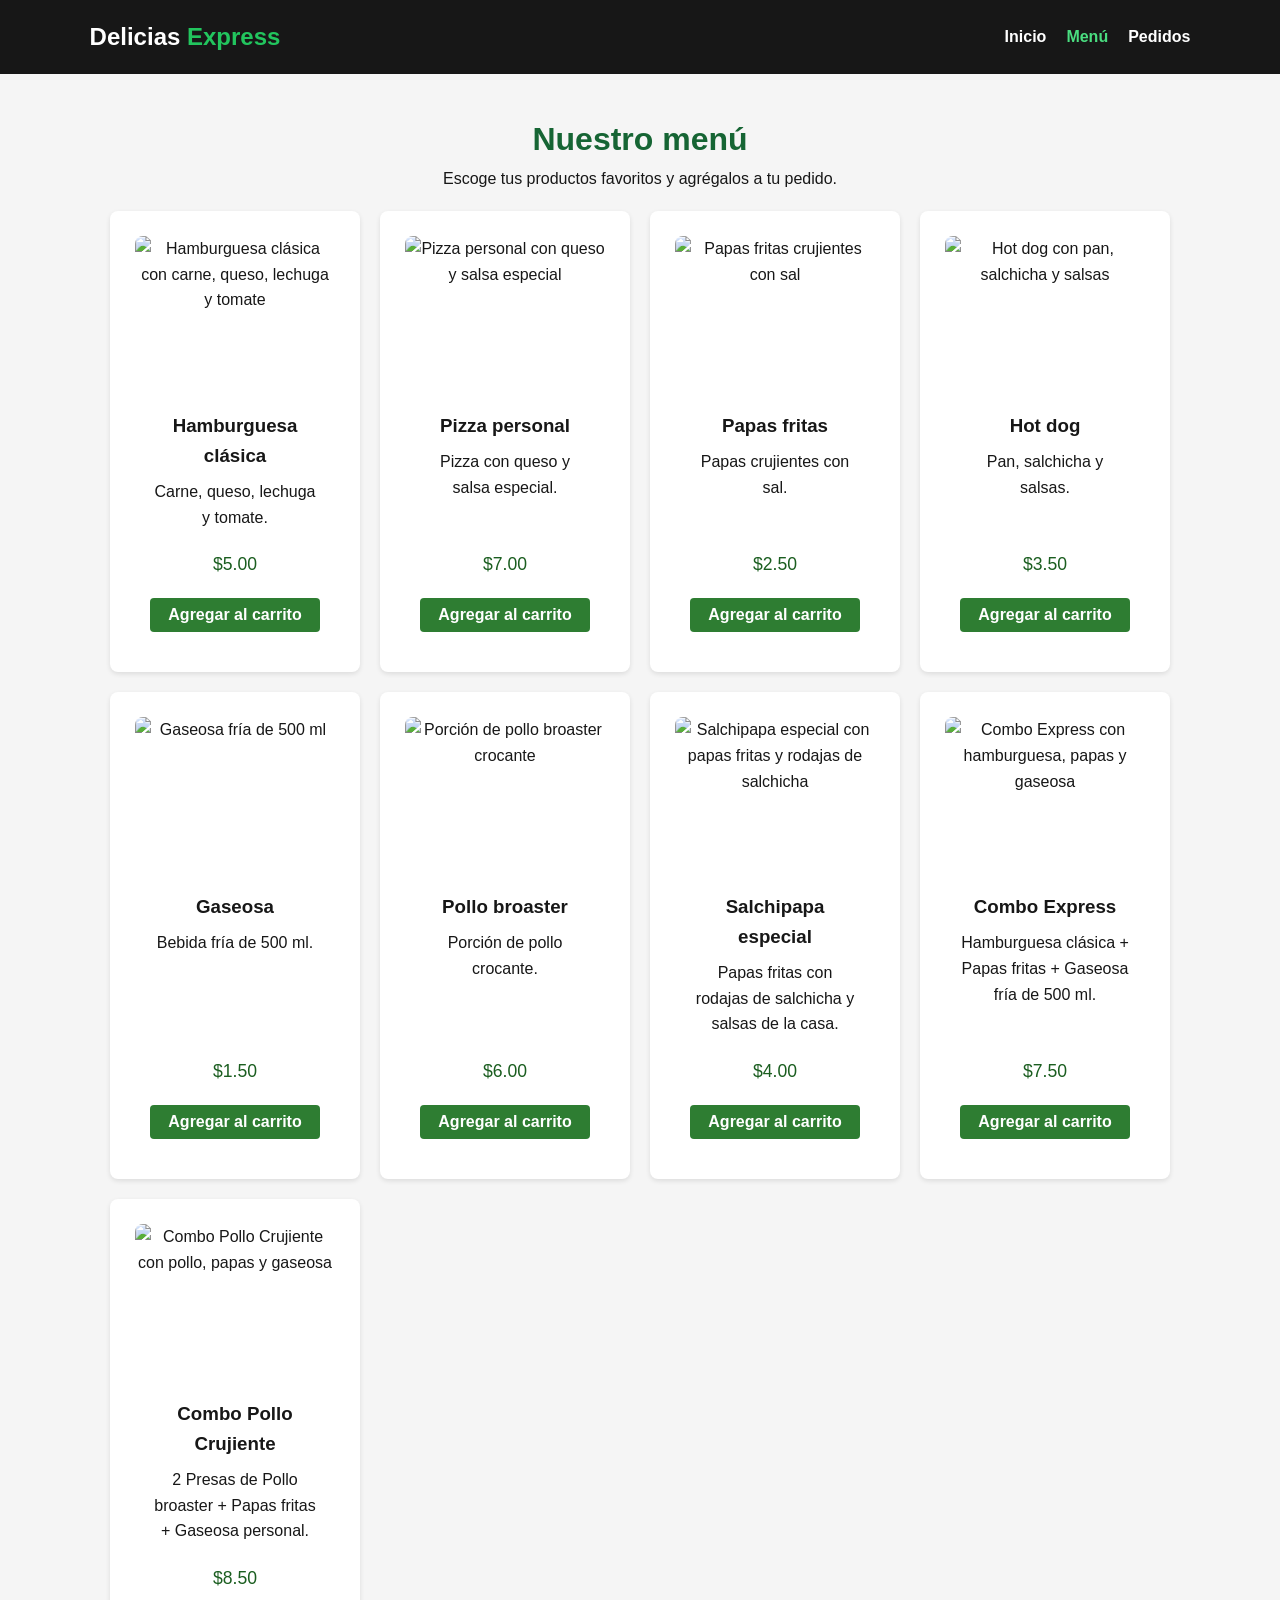
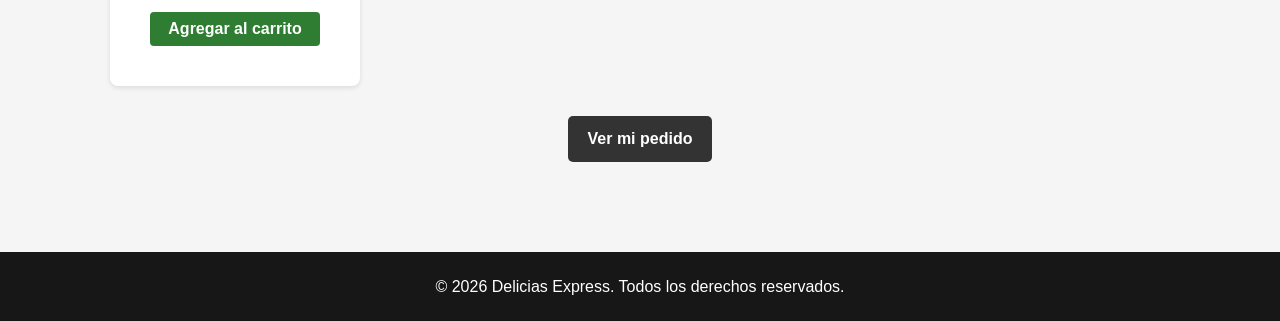
==== commit 3aee0a29: "Update menu.html" ====
--- a/menu.html
+++ b/menu.html
@@ -37,9 +37,9 @@
             margin-top: 20px;
         }
         .precio {
-            font-weight: bold;
             color: #1b5e20;
             font-size: 1.1rem;
+            font-weight: normal; /* Evita que WAVE lo detecte como "posible encabezado" */
             margin: 10px 0;
         }
     </style>
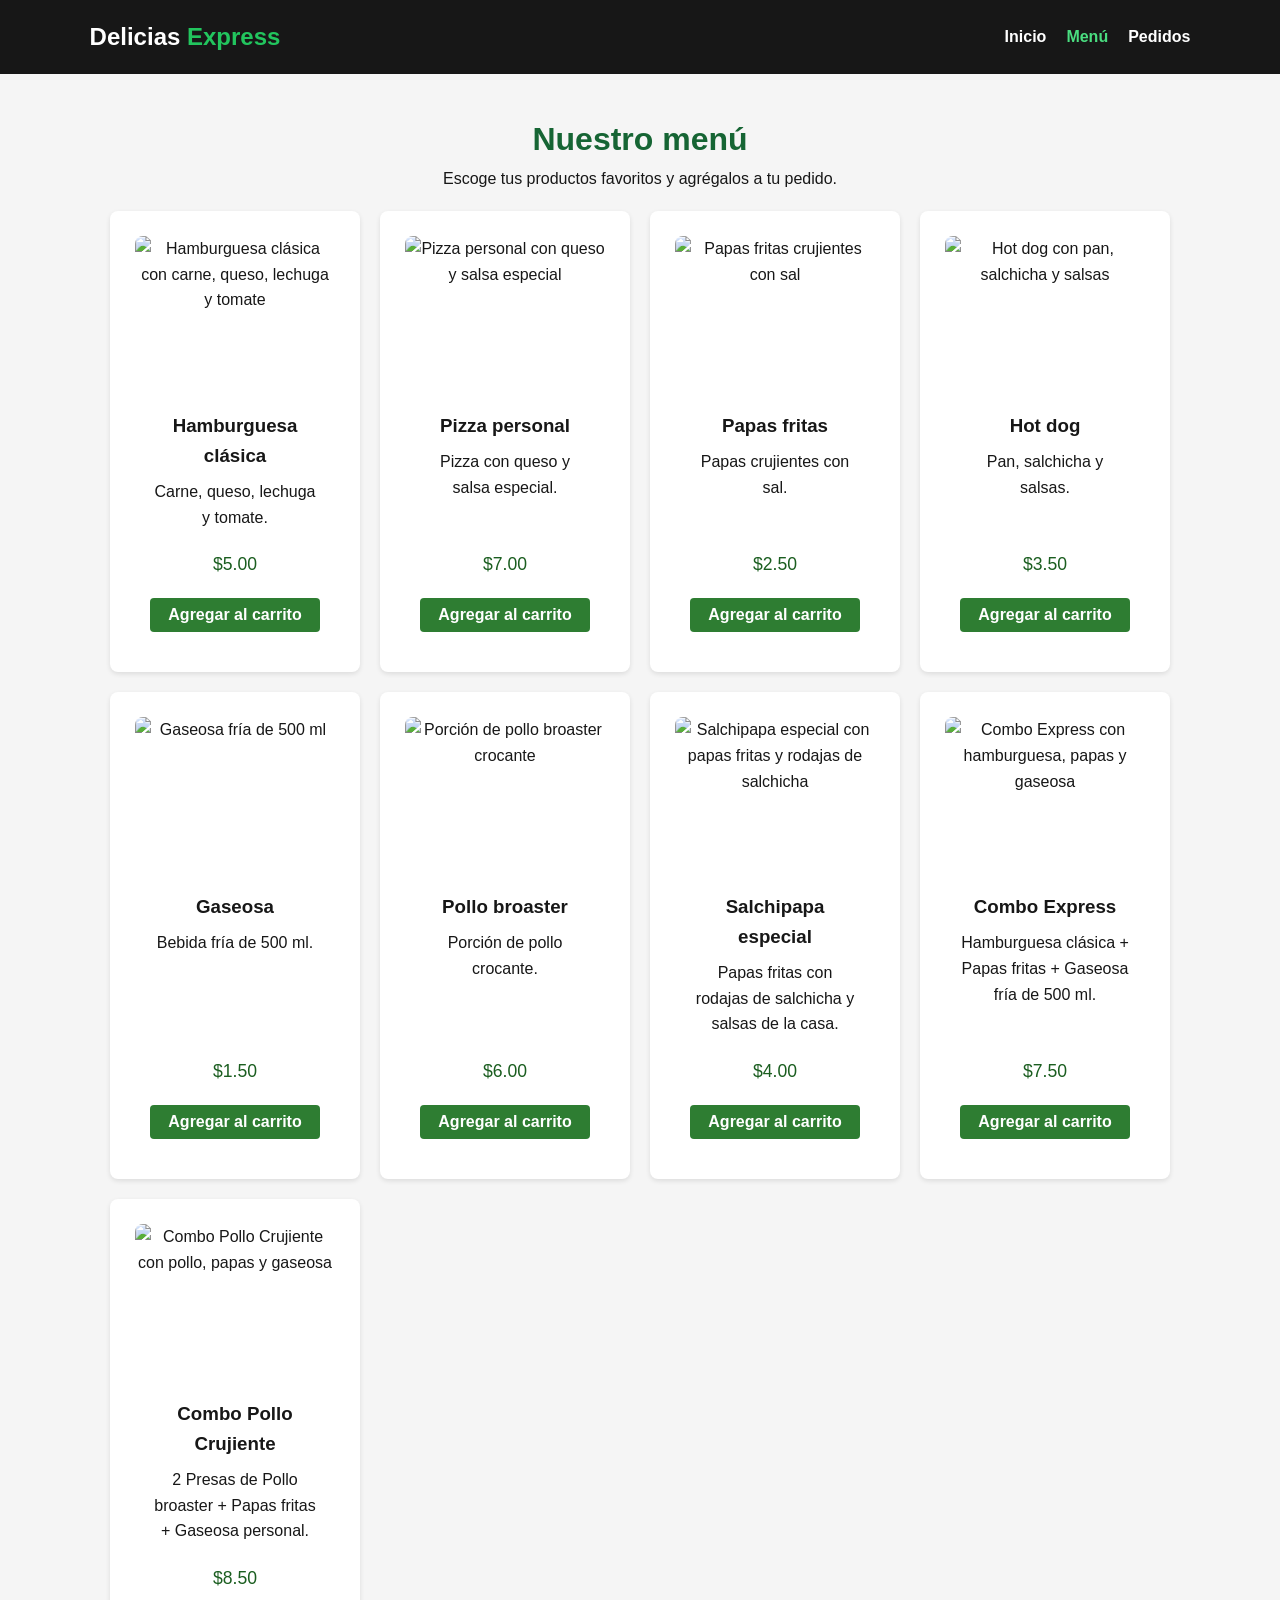
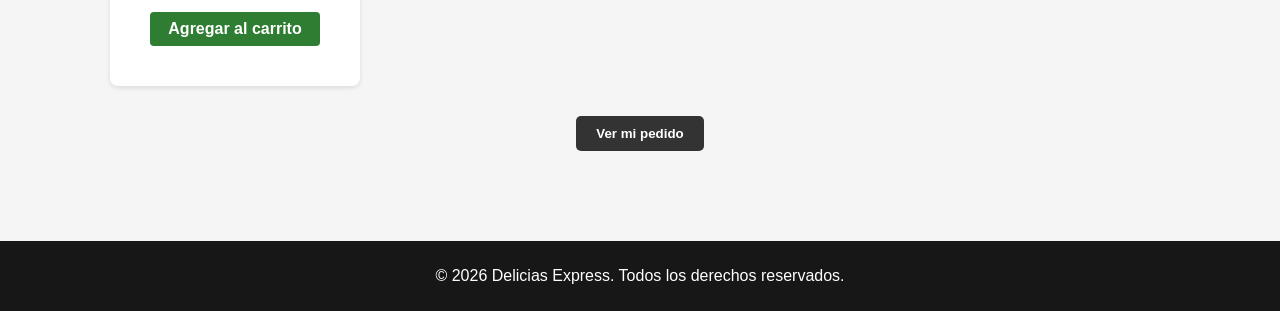
==== commit 5ab8efcd: "Update menu.html" ====
--- a/menu.html
+++ b/menu.html
@@ -39,7 +39,7 @@
         .precio {
             color: #1b5e20;
             font-size: 1.1rem;
-            font-weight: normal; /* Evita que WAVE lo detecte como "posible encabezado" */
+            font-weight: normal;
             margin: 10px 0;
         }
     </style>
@@ -225,8 +225,11 @@
         <!-- Mensaje de confirmación -->
         <p id="mensajeCarrito" class="mensaje" role="status" aria-live="polite" style="margin-top: 25px; font-weight: bold; color: green; text-align: center;"></p>
 
+        <!-- Botón transformado de enlace a botón interactivo para evitar alerta de enlace redundante -->
         <div class="centrado" style="margin: 30px 0; text-align: center;">
-            <a href="pedidos.html" class="boton" role="button" style="padding: 10px 20px; background: #333; color: #fff; text-decoration: none; border-radius: 5px; font-weight: bold; display: inline-block;">Ver mi pedido</a>
+            <button type="button" id="btnVerPedido" style="padding: 10px 20px; background: #333; color: #fff; border: none; border-radius: 5px; font-weight: bold; cursor: pointer;">
+                Ver mi pedido
+            </button>
         </div>
     </main>
 
@@ -234,11 +237,12 @@
         <p>&copy; 2026 Delicias Express. Todos los derechos reservados.</p>
     </footer>
 
-    <!-- Script para guardar en localStorage -->
+    <!-- Script para guardar en localStorage y redirigir al pedido -->
     <script>
         document.addEventListener("DOMContentLoaded", () => {
             const botonesAgregar = document.querySelectorAll(".boton.agregar");
             const mensajeCarrito = document.getElementById("mensajeCarrito");
+            const btnVerPedido = document.getElementById("btnVerPedido");
 
             botonesAgregar.forEach(boton => {
                 boton.addEventListener("click", (e) => {
@@ -257,6 +261,13 @@
                     }
                 });
             });
+
+            // Redirección del botón inferior para mantener la funcionalidad sin generar enlace redundante
+            if (btnVerPedido) {
+                btnVerPedido.addEventListener("click", () => {
+                    window.location.href = "pedidos.html";
+                });
+            }
         });
     </script>
 </body>
